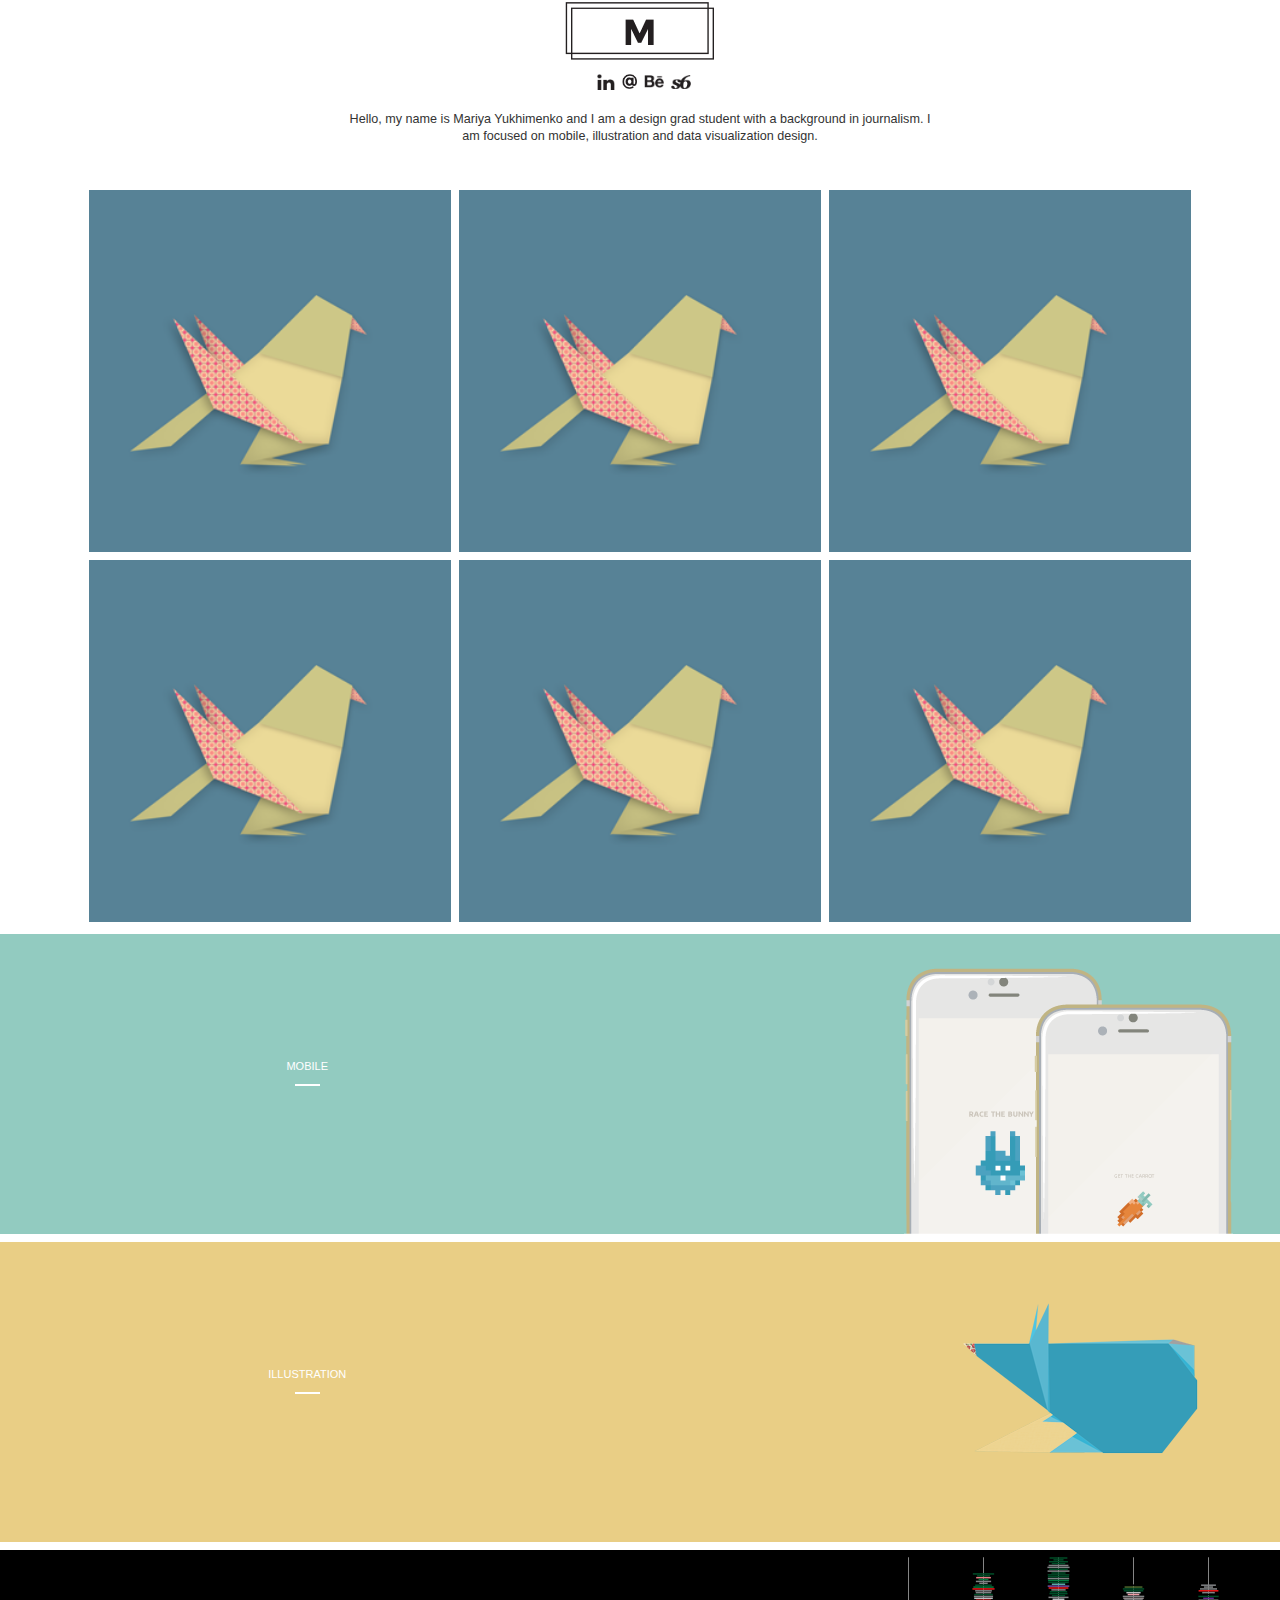
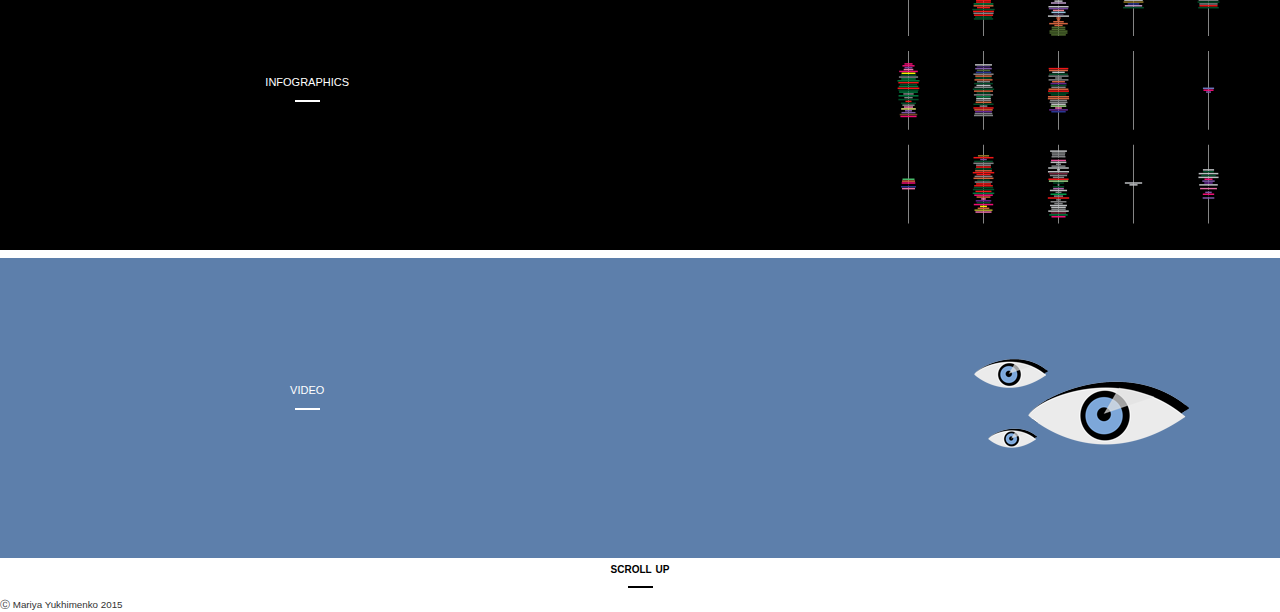
==== grid.html @ 4a6f52b0 "adding alternative layout" ====
<!DOCTYPE html>
<html lang="en">
    <head>
        <link rel="icon" 
      type="image/ico" 
      href="favicon.ico">
        <title>Mariya Yukhimenko portfolio</title>
        <meta name="viewport" content="width=device-width, initial-scale=1, maximum-scale=1, user-scalable=no">
        <link rel="stylesheet" type="text/css" href="main.css">
        <link href='http://fonts.googleapis.com/css?family=Montserrat' rel='stylesheet' type='text/css'>
        <script type="text/javascript" src="https://code.jquery.com/jquery-2.1.3.min.js" ></script>
        <script type="text/javascript" src="main.js" ></script>
        <link rel="icon" href="favicon.ico" type="image/x-icon">
        <link rel="stylesheet" type="text/css" href="//maxcdn.bootstrapcdn.com/bootstrap/3.3.2/css/bootstrap.min.css" />
        <script type"text/javascript" src="//maxcdn.bootstrapcdn.com/bootstrap/3.3.2/js/bootstrap.min.js">
        </script>
        <link rel="shortcut icon" href="favicon.ico" type="image/x-icon">
        <link rel="stylesheet" type="text/css" href="grid.css">
    </head>
    <body>
        <a href="index.html" class="logo">
             <img src="logo2.png" width="150px" />   
        </a>
        <div class="social">
            <ul>
                <li>
                    <a href="https://www.linkedin.com/in/mariyayukhimenko" onclick="trackOutboundLink('https://www.linkedin.com/in/mariyayukhimenko'); return false;">
                        <img src="in2.png" />
                    </a>
                </li>
                <li>
                    <a href="mailto:marvladimirovna@gmail.com" onclick="trackOutboundLink('mailto:marvladimirovna@gmail.com'); return false;">
                        <img src="email2.png" />
                    </a>
                
                </li>
                <li>
                    <a href="https://www.behance.net/mariya_yukhimenko" onclick="trackOutboundLink('https://www.behance.net/mariya_yukhimenko'); return false;">
                        <img src="behance2.png" />
                    </a>
                
                </li>
                <li>
                    <a href="http://society6.com/mariyayukhimenko" onclick="trackOutboundLink('http://society6.com/mariyayukhimenko'); return false;">
                        <img src="s62.png" />
                    </a>
                </li>
            </ul>
        </div>

        <div class="summary">
            Hello, my name is Mariya Yukhimenko and I am a design grad student with a background in journalism. I am focused on mobile, illustration and data visualization design.
        </div>

        <div class="container">
            <div class="row">
                <div class="col-md-4">
                    <a href="#" class="thumbnail">
                        <img src="bird.png" />
                    </a>
                </div>
                <div class="col-md-4">
                    <a href="#" class="thumbnail">
                        <img src="bird.png" />
                    </a>
                </div>
                <div class="col-md-4">
                    <a href="#" class="thumbnail">
                        <img src="bird.png" />
                    </a>
                </div>
            </div>
            <div class="row">
                <div class="col-md-4">
                    <a href="#" class="thumbnail">
                        <img src="bird.png" />
                    </a>
                </div>
                <div class="col-md-4">
                    <a href="#" class="thumbnail">
                        <img src="bird.png" />
                    </a>
                </div>
                <div class="col-md-4">
                    <a href="#" class="thumbnail">
                        <img src="bird.png" />
                    </a>
                </div>
            </div>
        </div>

        <a class="section mobile" href="mobile.html">
            <div class="title">
                mobile
                <span class="border"></span>
            </div>
            <div class="image">
                <img src="mobile.png" />
            </div>
        </a>

        <a class="section illustration" href="illustration.html">
            <div class="title">
                illustration
                <span class="border"></span>
            </div>
            <div class="image">
                <img src="mouse.png" />
            </div>
        </a>

        <a class="section infographics" href="infographics.html">
            <div class="title">
                infographics
                <span class="border"></span>
            </div>
            <div class="image">
                <img src="infog.png" />
            </div>
        </a>

        <a class="section video" href="video.html">
            <div class="title">
                video
                <span class="border"></span>
            </div>
            <div class="image">
                <img class="videoimage" src="eyes.png" />
            </div>
        </a>

        <div class="scrollup">
            <a href="#">
                scroll up
            </a>
            <span class="border blackborder"></span>
        </div>

        <div class="copyright">
            &#9400; Mariya Yukhimenko 2015
        </div>

        <script>
          (function(i,s,o,g,r,a,m){i['GoogleAnalyticsObject']=r;i[r]=i[r]||function(){
          (i[r].q=i[r].q||[]).push(arguments)},i[r].l=1*new Date();a=s.createElement(o),
          m=s.getElementsByTagName(o)[0];a.async=1;a.src=g;m.parentNode.insertBefore(a,m)
          })(window,document,'script','//www.google-analytics.com/analytics.js','ga');

          ga('create', 'UA-58773133-1', 'auto');
          ga('send', 'pageview');

        </script>

        <script>
            /**
            * Function that tracks a click on an outbound link in Google Analytics.
            * This function takes a valid URL string as an argument, and uses that URL string
            * as the event label.
            */
            var trackOutboundLink = function(url) {
               ga('send', 'event', 'outbound', 'click', url, {'hitCallback':
                 function () {
                 document.location = url;
                 }
               });
            }
        </script>

    </body>
</html>
---- main.css ----
body {
    font-family: 'Montserrat', sans-serif;
    margin: 10px;
}

img, iframe {
    max-width:100%;
}

a {
    text-decoration: none;
}

.logo {
    text-align: center;
    display: block;
}

.social {
    margin-top: 10px;
    margin-left: 5px;
}

.social ul {
    text-align: center;
    padding: 0;
    margin: 0;
    list-style-type: none;
}


.social ul li {
    display: inline;
    margin-left: 3px;
}

.social ul li a {
    text-decoration: none;
}

.social ul li a img {
    width: 20px;
}

.social ul li:nth-child(1) a img {
    width: 18px;
}

.social ul li:nth-child(2) a img {
    width: 15px;
}

.summary {
    margin-top: 20px;
    margin-bottom: 40px;
    width: 600px;
    margin-right: auto;
    margin-left: auto;
    text-align: center;
    font-size:0.9em;
}

a.section {
    display: block;
    float: left;
    width: 100%;
}

.section {
    margin-top: 8px;
    height: 300px;
    color: white;
    font-weight: normal;
    font-size: 1em;
}

.section.mobile {
    background-color: #92CBC0;
}

.section.illustration {
    background-color: #e9ce85;
}

.section.infographics {
    background-color: black;
}

.section.video {
    background-color: #5d7fab;
}

.border {
    width: 25px;
    border-bottom: 2px solid white;
    display: block;
    margin-left: auto;
    margin-right: auto;
    height: 10px;
}

.blackborder {
   border-bottom: 2px solid black; 
}

.section .title {
    vertical-align: top;
    margin-top: 120px;
    width: 48%;
    display: inline-block;
    text-align: center;
    color: white;
    font-variant: small-caps;
    font-size: 1.1em;
}

.section.fullwidth {
    height: auto;
    float: left;
}

.section.fullwidth .title {
    width: 100%;
    margin-top: 20px;
}

.section .image {
    width: 48%;
    display: inline-block;
    text-align: right;
}

.scrollup, .seemore {
    margin-top: 20px;
    text-align: center;
    font-weight: bold;
}

.scrollup a, .seemore a {
    text-decoration: none;
    font-variant: small-caps;
}

.copyright {
    margin-top: 10px;
    font-size: 0.7em;
    float: left;
}

.other_sections {
    display: none;
}


.project {
    margin-top: 20px;
    float: left;
    width: 100%;
}

.project .description {
    display: inline-block;
    width: 50%;
    vertical-align: top;
    margin-top: 20px;
    text-align: center;
    font-size:0.9em;
    float: left;
}

.project .description .title {
    font-variant: small-caps;
}

.project .description .text a, .project .description .text a:visited {
    color: white;
}

.project .image {
    display: inline-block;
    width: 50%;
    text-align: center;
    float: left;
}

.project.origami .image img {
    max-width: 49%;
}

.project .image.right {
    float: right;
}

.project .text {
/*    margin-left: 80px;
    margin-right: 80px;
*/    

    margin-top: 200px;
    max-width: 450px;
    width: 80%;
    text-align: center;
    margin-left: auto;
    margin-right: auto;
}

.back {
    position: absolute;
    top: 30px;
    left: 10px;
}

/*a:hover {
    color: #282828;
}*/

.seemore a, .seemore a:visited {
    color: white;
}

.scrollup a, .scrollup a:visited {
    color: black;
}



.videoimage{
    margin-top: 98px;
    margin-right: 44px;
}

.download {
    margin-top: 20px;
    display: inline-block;
    font-variant: small-caps;
}

a.underline {
    text-decoration: underline;
}

.seemore {
    padding-top: 40px;
    padding-bottom: 40px;
    float: left;
    margin-left: auto;
    margin-right: auto;
    text-align: center;
    width: 100%;
}

#other-sections {
    display: none;
}

.project.fireman {
    padding-top: 20px;
}

.project.fireman .text, .project.origamivideo .text, .project.swans .text {
    margin-top: 100px;
}

@media (max-width: 701px) {
    .section .image {
        display: none
    }

    .section .title {
        width: 100%;
    }

    .summary {
        width: 70%;
    }

    .project {
        text-align: center;
    }

    .project .image {
        width: 90%;
        display: inline-block;
    }

    .project .image img {
        max-width: 95%;
        margin-left: auto;
        margin-right: auto;
    }

    .project .description {
        width: 100%;
        margin-left: auto;
        margin-right: auto;
    }

    .project .image {
        float: none;
    }

    .project .image.right {
        float: none;
    }

    .project .description .text {
/*        margin-left: 10px;
        margin-right: 10px;*/
    }

    .project .text {
        margin-top: 0px ! important;
        margin-bottom: 60px ! important;
    }

    .project.swans .text {
        margin-bottom: 30px ! important;
    }

/*    .project.fireman .text, .project.origamivideo .text, .project.swans .text {
        margin-top: 30px;
        margin-bottom: 20px;
    }

    .project.fireman .text, .project.origamivideo .text {
        margin-bottom: 100px;
    }*/
}
---- grid.css ----
a.thumbnail {
    border: 0;
}

a.thumbnail.active, a.thumbnail:focus, a.thumbnail:hover {
    border: 0;
}

@media (min-width: 1200px) {
    .container {
        width: 1110px !important;
    }
}

a.thumbnail > img {
    width: 100%;
}

.thumbnail {
    margin-bottom: 0px;
}

.col-md-4 {
    padding-right: 0;
    padding-left: 0;
}
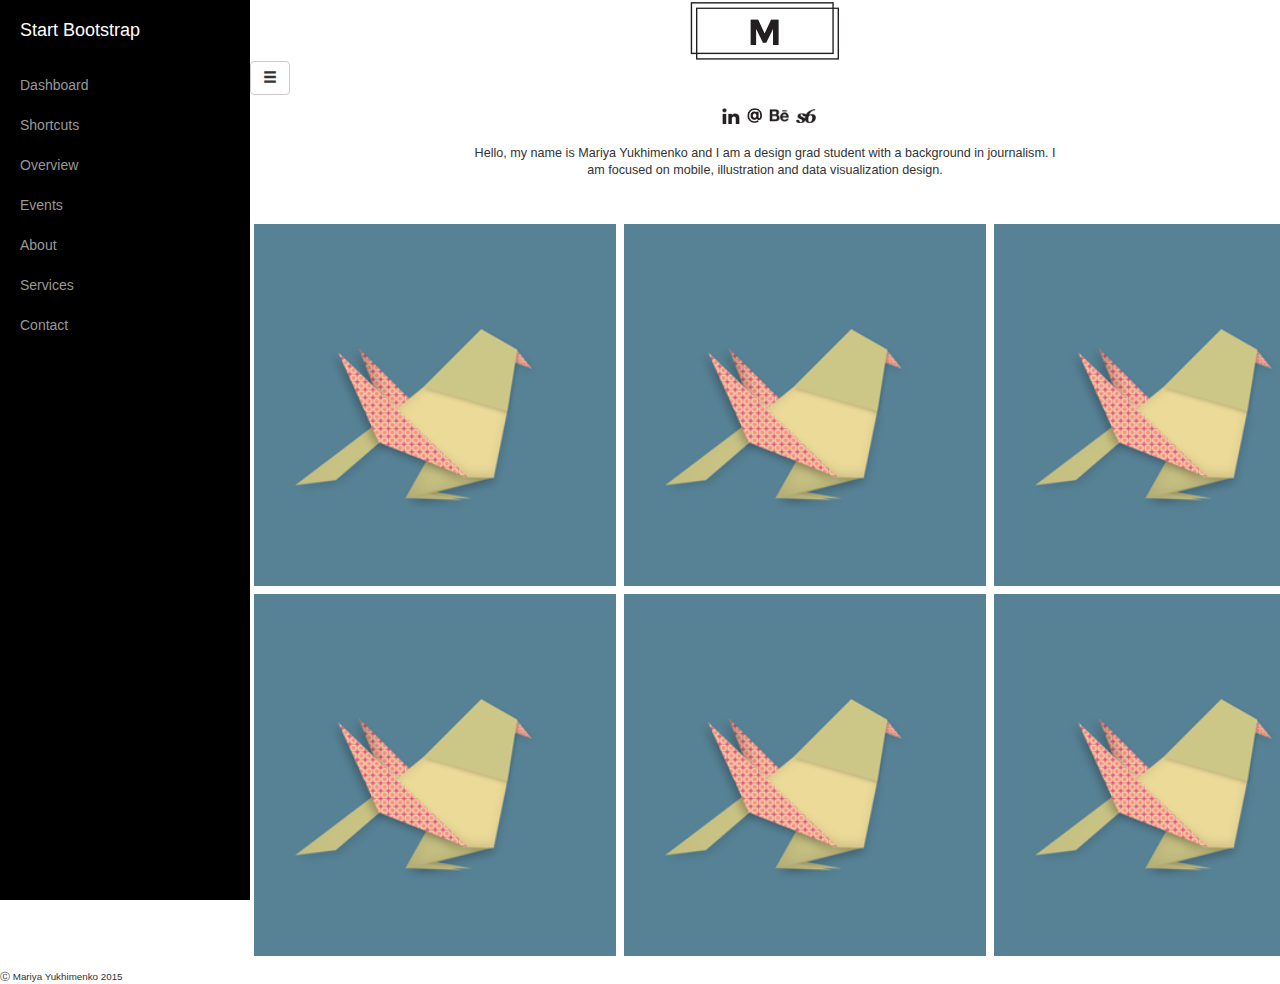
==== commit 043dedcc: "added sidebar" ====
--- a/grid.html
+++ b/grid.html
@@ -16,124 +16,120 @@
         </script>
         <link rel="shortcut icon" href="favicon.ico" type="image/x-icon">
         <link rel="stylesheet" type="text/css" href="grid.css">
+        <link rel="stylesheet" type="text/css" href="simple-sidebar.css">
     </head>
     <body>
-        <a href="index.html" class="logo">
-             <img src="logo2.png" width="150px" />   
-        </a>
-        <div class="social">
-            <ul>
-                <li>
-                    <a href="https://www.linkedin.com/in/mariyayukhimenko" onclick="trackOutboundLink('https://www.linkedin.com/in/mariyayukhimenko'); return false;">
-                        <img src="in2.png" />
-                    </a>
-                </li>
-                <li>
-                    <a href="mailto:marvladimirovna@gmail.com" onclick="trackOutboundLink('mailto:marvladimirovna@gmail.com'); return false;">
-                        <img src="email2.png" />
-                    </a>
-                
-                </li>
-                <li>
-                    <a href="https://www.behance.net/mariya_yukhimenko" onclick="trackOutboundLink('https://www.behance.net/mariya_yukhimenko'); return false;">
-                        <img src="behance2.png" />
-                    </a>
-                
-                </li>
-                <li>
-                    <a href="http://society6.com/mariyayukhimenko" onclick="trackOutboundLink('http://society6.com/mariyayukhimenko'); return false;">
-                        <img src="s62.png" />
-                    </a>
-                </li>
-            </ul>
-        </div>
+        <div id="wrapper">
+            <!-- Sidebar -->
+            <div id="sidebar-wrapper">
+                <ul class="sidebar-nav">
+                    <li class="sidebar-brand">
+                        <a href="#">
+                            Start Bootstrap
+                        </a>
+                    </li>
+                    <li>
+                        <a href="#">Dashboard</a>
+                    </li>
+                    <li>
+                        <a href="#">Shortcuts</a>
+                    </li>
+                    <li>
+                        <a href="#">Overview</a>
+                    </li>
+                    <li>
+                        <a href="#">Events</a>
+                    </li>
+                    <li>
+                        <a href="#">About</a>
+                    </li>
+                    <li>
+                        <a href="#">Services</a>
+                    </li>
+                    <li>
+                        <a href="#">Contact</a>
+                    </li>
+                </ul>
+            </div>
 
-        <div class="summary">
-            Hello, my name is Mariya Yukhimenko and I am a design grad student with a background in journalism. I am focused on mobile, illustration and data visualization design.
-        </div>
+            <a href="index.html" class="logo">
+                 <img src="logo2.png" width="150px" />   
+            </a>
 
-        <div class="container">
-            <div class="row">
-                <div class="col-md-4">
-                    <a href="#" class="thumbnail">
-                        <img src="bird.png" />
-                    </a>
+             <button href="#menu-toggle" class="btn btn-default" id="menu-toggle">
+                 <span class="glyphicon glyphicon-menu-hamburger" aria-hidden="true"></span>
+
+             </button>
+
+            
+
+            <div class="social">
+                <ul>
+                    <li>
+                        <a href="https://www.linkedin.com/in/mariyayukhimenko" onclick="trackOutboundLink('https://www.linkedin.com/in/mariyayukhimenko'); return false;">
+                            <img src="in2.png" />
+                        </a>
+                    </li>
+                    <li>
+                        <a href="mailto:marvladimirovna@gmail.com" onclick="trackOutboundLink('mailto:marvladimirovna@gmail.com'); return false;">
+                            <img src="email2.png" />
+                        </a>
+                    
+                    </li>
+                    <li>
+                        <a href="https://www.behance.net/mariya_yukhimenko" onclick="trackOutboundLink('https://www.behance.net/mariya_yukhimenko'); return false;">
+                            <img src="behance2.png" />
+                        </a>
+                    
+                    </li>
+                    <li>
+                        <a href="http://society6.com/mariyayukhimenko" onclick="trackOutboundLink('http://society6.com/mariyayukhimenko'); return false;">
+                            <img src="s62.png" />
+                        </a>
+                    </li>
+                </ul>
+            </div>
+
+            <div class="summary">
+                Hello, my name is Mariya Yukhimenko and I am a design grad student with a background in journalism. I am focused on mobile, illustration and data visualization design.
+            </div>
+
+            <div class="container">
+                <div class="row">
+                    <div class="col-md-4">
+                        <a href="#" class="thumbnail">
+                            <img src="bird.png" />
+                        </a>
+                    </div>
+                    <div class="col-md-4">
+                        <a href="#" class="thumbnail">
+                            <img src="bird.png" />
+                        </a>
+                    </div>
+                    <div class="col-md-4">
+                        <a href="#" class="thumbnail">
+                            <img src="bird.png" />
+                        </a>
+                    </div>
                 </div>
-                <div class="col-md-4">
-                    <a href="#" class="thumbnail">
-                        <img src="bird.png" />
-                    </a>
-                </div>
-                <div class="col-md-4">
-                    <a href="#" class="thumbnail">
-                        <img src="bird.png" />
-                    </a>
+                <div class="row">
+                    <div class="col-md-4">
+                        <a href="#" class="thumbnail">
+                            <img src="bird.png" />
+                        </a>
+                    </div>
+                    <div class="col-md-4">
+                        <a href="#" class="thumbnail">
+                            <img src="bird.png" />
+                        </a>
+                    </div>
+                    <div class="col-md-4">
+                        <a href="#" class="thumbnail">
+                            <img src="bird.png" />
+                        </a>
+                    </div>
                 </div>
             </div>
-            <div class="row">
-                <div class="col-md-4">
-                    <a href="#" class="thumbnail">
-                        <img src="bird.png" />
-                    </a>
-                </div>
-                <div class="col-md-4">
-                    <a href="#" class="thumbnail">
-                        <img src="bird.png" />
-                    </a>
-                </div>
-                <div class="col-md-4">
-                    <a href="#" class="thumbnail">
-                        <img src="bird.png" />
-                    </a>
-                </div>
-            </div>
-        </div>
-
-        <a class="section mobile" href="mobile.html">
-            <div class="title">
-                mobile
-                <span class="border"></span>
-            </div>
-            <div class="image">
-                <img src="mobile.png" />
-            </div>
-        </a>
-
-        <a class="section illustration" href="illustration.html">
-            <div class="title">
-                illustration
-                <span class="border"></span>
-            </div>
-            <div class="image">
-                <img src="mouse.png" />
-            </div>
-        </a>
-
-        <a class="section infographics" href="infographics.html">
-            <div class="title">
-                infographics
-                <span class="border"></span>
-            </div>
-            <div class="image">
-                <img src="infog.png" />
-            </div>
-        </a>
-
-        <a class="section video" href="video.html">
-            <div class="title">
-                video
-                <span class="border"></span>
-            </div>
-            <div class="image">
-                <img class="videoimage" src="eyes.png" />
-            </div>
-        </a>
-
-        <div class="scrollup">
-            <a href="#">
-                scroll up
-            </a>
-            <span class="border blackborder"></span>
         </div>
 
         <div class="copyright">
@@ -164,6 +160,11 @@
                  }
                });
             }
+
+            $("#menu-toggle").click(function(e) {
+                e.preventDefault();
+                $("#wrapper").toggleClass("toggled");
+            });
         </script>
 
     </body>
--- a/simple-sidebar.css
+++ b/simple-sidebar.css
@@ -0,0 +1,125 @@
+/*!
+ * Start Bootstrap - Simple Sidebar HTML Template (http://startbootstrap.com)
+ * Code licensed under the Apache License v2.0.
+ * For details, see http://www.apache.org/licenses/LICENSE-2.0.
+ */
+
+/* Toggle Styles */
+
+#wrapper {
+    padding-left: 0;
+    -webkit-transition: all 0.5s ease;
+    -moz-transition: all 0.5s ease;
+    -o-transition: all 0.5s ease;
+    transition: all 0.5s ease;
+}
+
+#wrapper.toggled {
+    padding-left: 250px;
+}
+
+#sidebar-wrapper {
+    z-index: 1000;
+    position: fixed;
+    left: 250px;
+    width: 0;
+    height: 100%;
+    margin-left: -250px;
+    overflow-y: auto;
+    background: #000;
+    -webkit-transition: all 0.5s ease;
+    -moz-transition: all 0.5s ease;
+    -o-transition: all 0.5s ease;
+    transition: all 0.5s ease;
+}
+
+#wrapper.toggled #sidebar-wrapper {
+    width: 250px;
+}
+
+#page-content-wrapper {
+    width: 100%;
+    position: absolute;
+    padding: 15px;
+}
+
+#wrapper.toggled #page-content-wrapper {
+    position: absolute;
+    margin-right: -250px;
+}
+
+/* Sidebar Styles */
+
+.sidebar-nav {
+    position: absolute;
+    top: 0;
+    width: 250px;
+    margin: 0;
+    padding: 0;
+    list-style: none;
+}
+
+.sidebar-nav li {
+    text-indent: 20px;
+    line-height: 40px;
+}
+
+.sidebar-nav li a {
+    display: block;
+    text-decoration: none;
+    color: #999999;
+}
+
+.sidebar-nav li a:hover {
+    text-decoration: none;
+    color: #fff;
+    background: rgba(255,255,255,0.2);
+}
+
+.sidebar-nav li a:active,
+.sidebar-nav li a:focus {
+    text-decoration: none;
+}
+
+.sidebar-nav > .sidebar-brand {
+    height: 65px;
+    font-size: 18px;
+    line-height: 60px;
+}
+
+.sidebar-nav > .sidebar-brand a {
+    color: #999999;
+}
+
+.sidebar-nav > .sidebar-brand a:hover {
+    color: #fff;
+    background: none;
+}
+
+@media(min-width:768px) {
+    #wrapper {
+        padding-left: 250px;
+    }
+
+    #wrapper.toggled {
+        padding-left: 0;
+    }
+
+    #sidebar-wrapper {
+        width: 250px;
+    }
+
+    #wrapper.toggled #sidebar-wrapper {
+        width: 0;
+    }
+
+    #page-content-wrapper {
+        padding: 20px;
+        position: relative;
+    }
+
+    #wrapper.toggled #page-content-wrapper {
+        position: relative;
+        margin-right: 0;
+    }
+}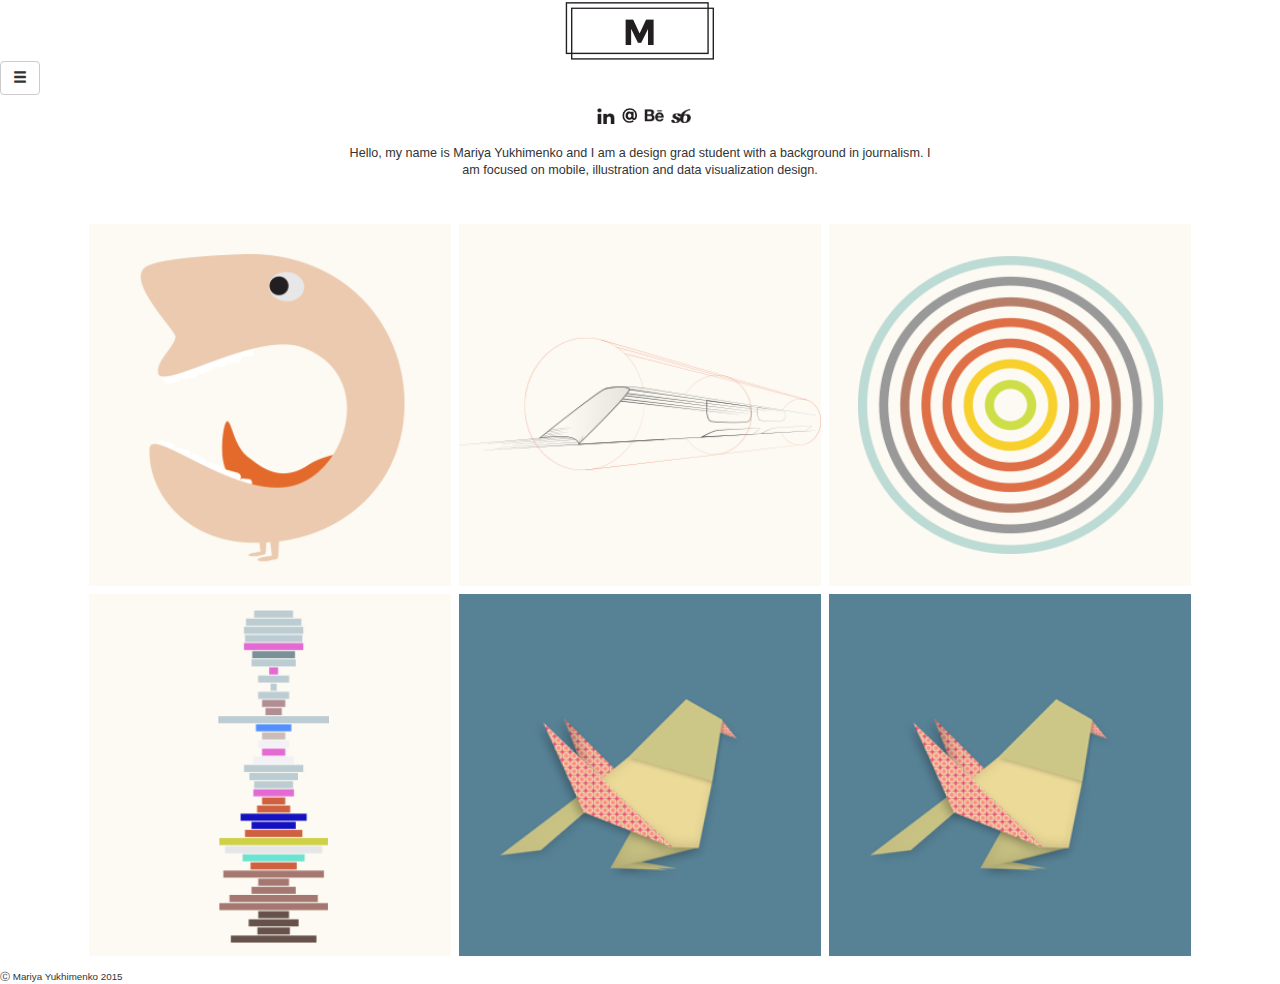
==== commit 3662d0e0: "added tags" ====
--- a/grid.html
+++ b/grid.html
@@ -19,26 +19,24 @@
         <link rel="stylesheet" type="text/css" href="simple-sidebar.css">
     </head>
     <body>
-        <div id="wrapper">
+        <div id="wrapper" class="toggled">
             <!-- Sidebar -->
             <div id="sidebar-wrapper">
                 <ul class="sidebar-nav">
-                    <li class="sidebar-brand">
-                        <a href="#">
-                            Start Bootstrap
-                        </a>
+                    <li>
+                        <a href="#mobile" class="select-tag" data-select-tag="all">All</a>
                     </li>
                     <li>
-                        <a href="#">Dashboard</a>
+                        <a href="#mobile" class="select-tag" data-select-tag="mobile">Mobile</a>
                     </li>
                     <li>
-                        <a href="#">Shortcuts</a>
+                        <a href="#web" class="select-tag" data-select-tag="web">Web</a>
                     </li>
                     <li>
-                        <a href="#">Overview</a>
+                        <a href="#infographics" class="select-tag" data-select-tag="infog">Infographics</a>
                     </li>
                     <li>
-                        <a href="#">Events</a>
+                        <a href="#illustration" class="select-tag" data-select-tag="illu">Illustration</a>
                     </li>
                     <li>
                         <a href="#">About</a>
@@ -96,35 +94,33 @@
 
             <div class="container">
                 <div class="row">
+                    <div class="col-md-4 tagged tag-mobile tag-all">
+                        <a href="#" class="thumbnail">
+                            <img src="images/chew.png" />
+                        </a>
+                    </div>
+                    <div class="col-md-4 tagged tag-web tag-all">
+                        <a href="#" class="thumbnail">
+                            <img src="images/hyperloop_1.png" />
+                        </a>
+                    </div>
+                    <div class="col-md-4 tagged tag-infog tag-all">
+                        <a href="#" class="thumbnail">
+                            <img src="images/info_1.png" />
+                        </a>
+                    </div>
+                    <div class="col-md-4 tagged tag-infog tag-all">
+                        <a href="#" class="thumbnail">
+                            <img src="images/info_2.png" />
+                        </a>
+                    </div>
                     <div class="col-md-4">
-                        <a href="#" class="thumbnail">
+                        <a href="#" class="thumbnail tagged tag-illu tag-all">
                             <img src="bird.png" />
                         </a>
                     </div>
                     <div class="col-md-4">
-                        <a href="#" class="thumbnail">
-                            <img src="bird.png" />
-                        </a>
-                    </div>
-                    <div class="col-md-4">
-                        <a href="#" class="thumbnail">
-                            <img src="bird.png" />
-                        </a>
-                    </div>
-                </div>
-                <div class="row">
-                    <div class="col-md-4">
-                        <a href="#" class="thumbnail">
-                            <img src="bird.png" />
-                        </a>
-                    </div>
-                    <div class="col-md-4">
-                        <a href="#" class="thumbnail">
-                            <img src="bird.png" />
-                        </a>
-                    </div>
-                    <div class="col-md-4">
-                        <a href="#" class="thumbnail">
+                        <a href="#" class="thumbnail tagged tag-illu tag-all">
                             <img src="bird.png" />
                         </a>
                     </div>
@@ -165,6 +161,12 @@
                 e.preventDefault();
                 $("#wrapper").toggleClass("toggled");
             });
+
+            $(".select-tag").click(function(e){
+                var tag = $(this).data("select-tag");
+                $(".tagged").hide();
+                $(".tag-" + tag).show();
+            })
         </script>
 
     </body>
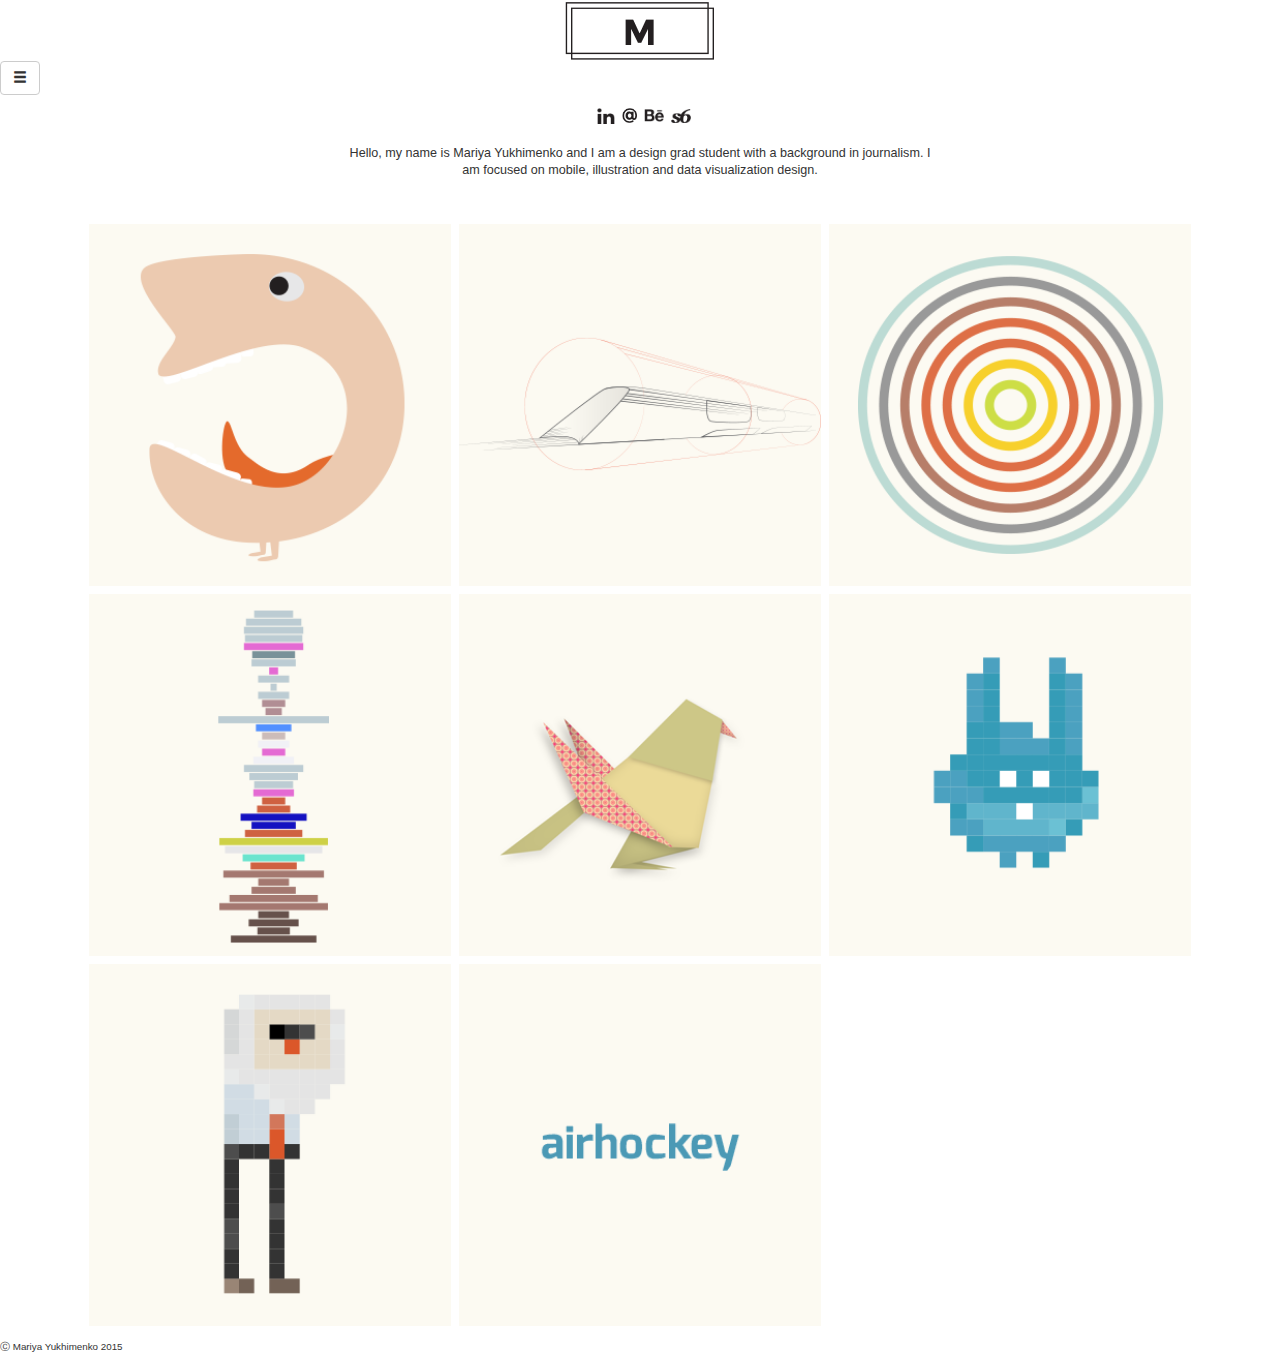
==== commit 84c974db: "updates pics" ====
--- a/grid.html
+++ b/grid.html
@@ -116,12 +116,22 @@
                     </div>
                     <div class="col-md-4">
                         <a href="#" class="thumbnail tagged tag-illu tag-all">
-                            <img src="bird.png" />
+                            <img src="images/bird.png" />
                         </a>
                     </div>
                     <div class="col-md-4">
                         <a href="#" class="thumbnail tagged tag-illu tag-all">
-                            <img src="bird.png" />
+                            <img src="images/bunny.png" />
+                        </a>
+                    </div>
+                    <div class="col-md-4">
+                        <a href="#" class="thumbnail tagged tag-illu tag-all">
+                            <img src="images/pixel.png" />
+                        </a>
+                    </div>
+                    <div class="col-md-4">
+                        <a href="#" class="thumbnail tagged tag-mobile tag-all">
+                            <img src="images/hockey.png" />
                         </a>
                     </div>
                 </div>
